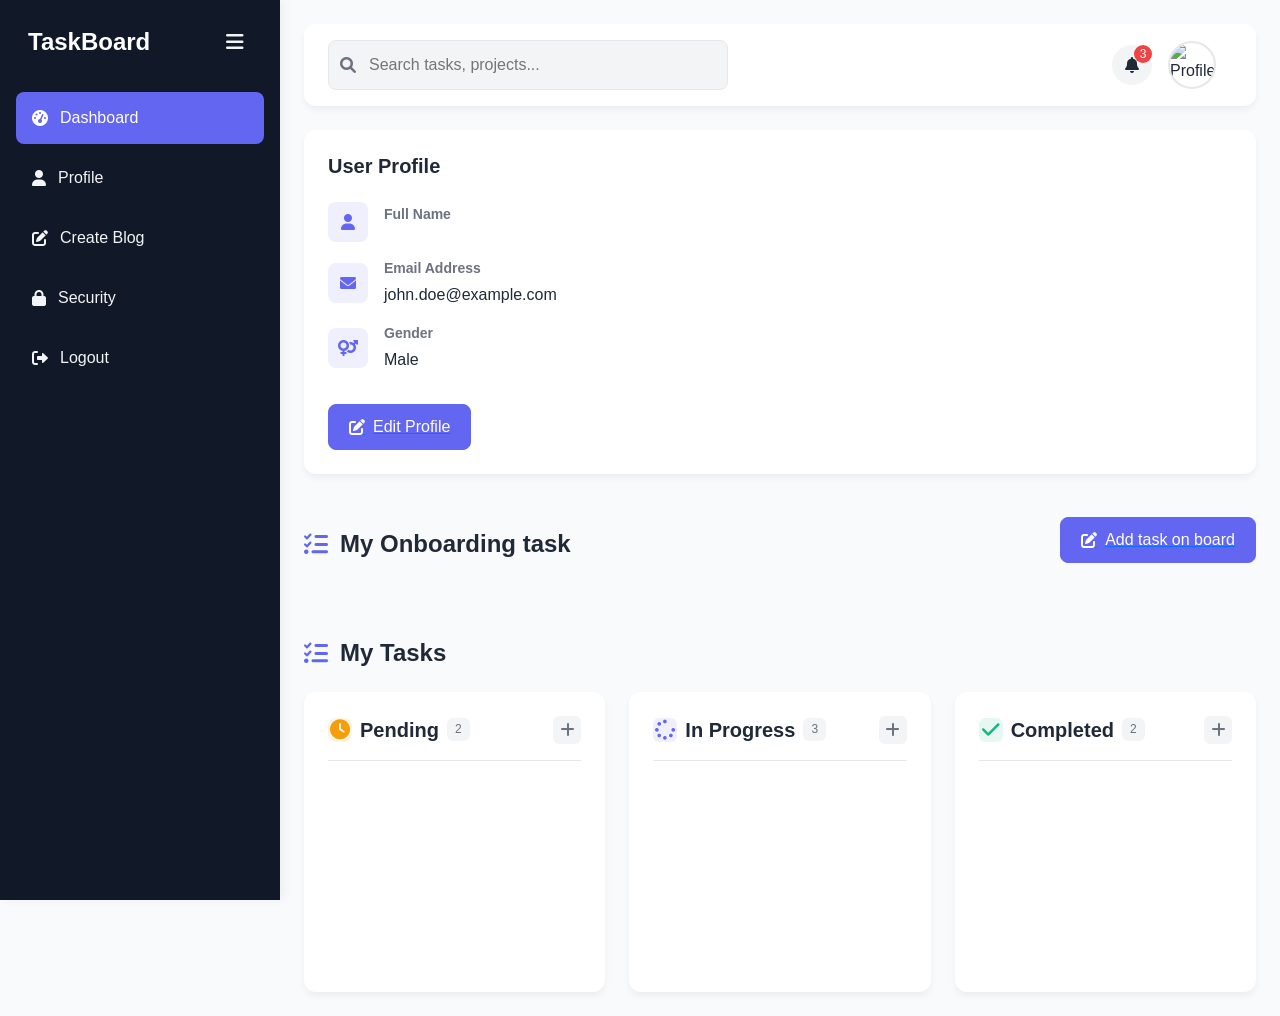
==== pages/dashboard.html @ 16cda1b1 "first commit" ====
<!DOCTYPE html>
<html lang="en">

<head>
  <meta charset="UTF-8">
  <meta name="viewport" content="width=device-width, initial-scale=1.0">
  <title>Modern Dashboard</title>
  <link rel="stylesheet" href="https://cdnjs.cloudflare.com/ajax/libs/bootstrap/5.3.0/css/bootstrap.min.css">
  <link rel="stylesheet" href="https://cdnjs.cloudflare.com/ajax/libs/font-awesome/6.0.0/css/all.min.css">
  <style>
    :root {
      --primary-color: #6366F1;
      --secondary-color: #4F46E5;
      --text-color: #1F2937;
      --light-text: #6B7280;
      --bg-color: #F9FAFB;
      --section-bg: #FFFFFF;
      --card-bg: #FFFFFF;
      --border-color: #E5E7EB;
      --header-bg: #FFFFFF;
      --sidebar-bg: #111827;
      --sidebar-text: #F3F4F6;
      --hover-color: #4F46E5;
      --input-bg: #F3F4F6;
      --btn-text: #FFFFFF;
      --shadow-color: rgba(0, 0, 0, 0.05);
      --danger-color: #EF4444;
      --success-color: #10B981;
      --warning-color: #F59E0B;
    }

    body {
      font-family: 'Inter', -apple-system, BlinkMacSystemFont, sans-serif;
      background-color: var(--bg-color);
      margin: 0;
      padding: 0;
      overflow-x: hidden;
      color: var(--text-color);
    }

    .sidebar {
      position: fixed;
      top: 0;
      left: 0;
      height: 100vh;
      width: 280px;
      background-color: var(--sidebar-bg);
      color: var(--sidebar-text);
      padding: 1.5rem 1rem;
      transition: all 0.3s ease;
      overflow: hidden;
      z-index: 100;
      box-shadow: 4px 0 10px var(--shadow-color);
    }

    .sidebar-logo {
      display: flex;
      align-items: center;
      justify-content: space-between;
      padding: 0 0.75rem;
      margin-bottom: 2rem;
    }

    .logo-text {
      font-size: 1.5rem;
      font-weight: 700;
      color: white;
      margin: 0;
    }

    .sidebar-nav {
      margin-top: 2rem;
    }

    .nav-item {
      margin-bottom: 0.5rem;
    }

    .sidebar a,
    .sidebar p {
      color: var(--sidebar-text);
      text-decoration: none;
      display: flex;
      align-items: center;
      gap: 12px;
      padding: 0.875rem 1rem;
      border-radius: 8px;
      transition: all 0.2s;
      font-weight: 500;
      cursor: pointer;
      margin: 0;
    }

    .sidebar a:hover,
    .sidebar p:hover {
      background-color: rgba(255, 255, 255, 0.08);
      color: white;
    }

    .nav-active {
      background-color: var(--primary-color) !important;
      color: white !important;
    }

    .sidebar.collapsed {
      width: 80px;
    }
    
    .sidebar.collapsed .logo-text,
    .sidebar.collapsed .nav-text {
      display: none;
    }

    .sidebar.collapsed a,
    .sidebar.collapsed p {
      justify-content: center;
    }

    .content {
      margin-left: 280px;
      padding: 1.5rem;
      width: calc(100% - 280px);
      transition: all 0.3s ease;
    }

    .content.collapsed {
      margin-left: 80px;
      width: calc(100% - 80px);
    }

    .topbar {
      background-color: var(--section-bg);
      padding: 1rem 1.5rem;
      border-radius: 12px;
      display: flex;
      justify-content: space-between;
      align-items: center;
      box-shadow: 0 4px 6px var(--shadow-color);
      margin-bottom: 1.5rem;
    }

    .search-bar {
      position: relative;
      max-width: 400px;
      width: 100%;
    }

    .search-input {
      width: 100%;
      padding: 0.75rem 1rem 0.75rem 2.5rem;
      border: 1px solid var(--border-color);
      border-radius: 8px;
      background-color: var(--input-bg);
      transition: all 0.2s;
    }

    .search-icon {
      position: absolute;
      left: 0.75rem;
      top: 50%;
      transform: translateY(-50%);
      color: var(--light-text);
    }

    .profile {
      display: flex;
      align-items: center;
      gap: 16px;
    }

    .notifications {
      position: relative;
      display: flex;
      align-items: center;
      justify-content: center;
      width: 40px;
      height: 40px;
      border-radius: 50%;
      background-color: var(--input-bg);
      cursor: pointer;
      transition: all 0.2s;
    }

    .notifications:hover {
      background-color: var(--border-color);
    }

    .notification-badge {
      position: absolute;
      top: 0;
      right: 0;
      width: 18px;
      height: 18px;
      border-radius: 50%;
      background-color: var(--danger-color);
      color: white;
      font-size: 0.75rem;
      display: flex;
      align-items: center;
      justify-content: center;
    }

    .profile-img {
      width: 48px;
      height: 48px;
      border-radius: 50%;
      object-fit: cover;
      border: 2px solid var(--border-color);
    }

    .profile-info {
      display: none;
    }

    @media (min-width: 768px) {
      .profile-info {
        display: block;
      }
    }

    .profile-name {
      font-weight: 600;
      margin: 0;
    }

    .profile-role {
      font-size: 0.875rem;
      color: var(--light-text);
      margin: 0;
    }

    .user-info {
      background: var(--section-bg);
      padding: 1.5rem;
      border-radius: 12px;
      box-shadow: 0 4px 6px var(--shadow-color);
      margin-bottom: 1.5rem;
    }

    .user-info h3 {
      margin-top: 0;
      font-weight: 600;
      font-size: 1.25rem;
      margin-bottom: 1.5rem;
      color: var(--text-color);
    }

    .user-detail {
      display: flex;
      gap: 1rem;
      margin-bottom: 1rem;
      align-items: center;
    }

    .detail-icon {
      display: flex;
      align-items: center;
      justify-content: center;
      width: 40px;
      height: 40px;
      border-radius: 8px;
      background-color: rgba(99, 102, 241, 0.1);
      color: var(--primary-color);
    }

    .detail-content strong {
      display: block;
      font-size: 0.875rem;
      color: var(--light-text);
      margin-bottom: 0.25rem;
    }

    .detail-content span {
      font-weight: 500;
    }

    .btn-primary {
      background-color: var(--primary-color);
      border-color: var(--primary-color);
      border-radius: 8px;
      padding: 0.625rem 1.25rem;
      font-weight: 500;
      transition: all 0.2s;
    }

    .btn-primary:hover {
      background-color: var(--secondary-color);
      border-color: var(--secondary-color);
    }

    .btn-icon {
      display: flex;
      align-items: center;
      gap: 0.5rem;
    }

    .section-title {
      margin: 2rem 0 1.5rem;
      font-weight: 700;
      font-size: 1.5rem;
      color: var(--text-color);
      display: flex;
      align-items: center;
      gap: 0.75rem;
    }

    .task-container {
      display: grid;
      grid-template-columns: repeat(1, 1fr);
      gap: 1.5rem;
    }

    @media (min-width: 768px) {
      .task-container {
        grid-template-columns: repeat(3, 1fr);
      }
    }

    .task-column {
      background: var(--section-bg);
      padding: 1.5rem;
      border-radius: 12px;
      box-shadow: 0 4px 6px var(--shadow-color);
      min-height: 300px;
    }

    .column-header {
      display: flex;
      align-items: center;
      justify-content: space-between;
      margin-bottom: 1rem;
      padding-bottom: 1rem;
      border-bottom: 1px solid var(--border-color);
    }

    .column-title {
      display: flex;
      align-items: center;
      gap: 0.5rem;
      font-weight: 600;
      margin: 0;
    }

    .badge-count {
      background-color: var(--input-bg);
      color: var(--light-text);
      padding: 0.25rem 0.5rem;
      border-radius: 6px;
      font-size: 0.75rem;
      font-weight: 500;
    }

    .column-icon {
      width: 24px;
      height: 24px;
      display: inline-flex;
      align-items: center;
      justify-content: center;
      border-radius: 6px;
    }

    .pending-icon {
      background-color: rgba(245, 158, 11, 0.1);
      color: var(--warning-color);
    }

    .progress-icon {
      background-color: rgba(99, 102, 241, 0.1);
      color: var(--primary-color);
    }

    .done-icon {
      background-color: rgba(16, 185, 129, 0.1);
      color: var(--success-color);
    }

    .add-task {
      display: flex;
      align-items: center;
      justify-content: center;
      width: 28px;
      height: 28px;
      border-radius: 6px;
      background-color: var(--input-bg);
      color: var(--light-text);
      cursor: pointer;
      transition: all 0.2s;
    }

    .add-task:hover {
      background-color: var(--primary-color);
      color: white;
    }

    .task-card {
      background: var(--section-bg);
      border: 1px solid var(--border-color);
      padding: 1rem;
      margin-bottom: 1rem;
      border-radius: 8px;
      box-shadow: 0 2px 4px var(--shadow-color);
      transition: all 0.3s;
    }

    .task-card:hover {
      box-shadow: 0 6px 12px var(--shadow-color);
      transform: translateY(-2px);
    }

    .task-header {
      display: flex;
      justify-content: space-between;
      margin-bottom: 0.5rem;
    }

    .task-title {
      font-weight: 600;
      margin: 0;
      font-size: 1rem;
    }

    .task-priority {
      font-size: 0.75rem;
      padding: 0.125rem 0.5rem;
      border-radius: 4px;
      font-weight: 500;
    }

    .priority-high {
      background-color: rgba(239, 68, 68, 0.1);
      color: var(--danger-color);
    }

    .priority-medium {
      background-color: rgba(245, 158, 11, 0.1);
      color: var(--warning-color);
    }

    .priority-low {
      background-color: rgba(16, 185, 129, 0.1);
      color: var(--success-color);
    }

    .task-desc {
      font-size: 0.875rem;
      color: var(--light-text);
      margin: 0.5rem 0;
      line-height: 1.5;
    }

    .task-meta {
      display: flex;
      justify-content: space-between;
      align-items: center;
      margin-top: 1rem;
      font-size: 0.75rem;
      color: var(--light-text);
    }

    .task-due {
      display: flex;
      align-items: center;
      gap: 0.25rem;
    }

    .task-actions {
      display: flex;
      gap: 0.5rem;
    }

    .btn-task {
      padding: 0.25rem;
      border: none;
      background: transparent;
      color: var(--light-text);
      cursor: pointer;
      border-radius: 4px;
      transition: all 0.2s;
    }

    .btn-task:hover {
      background-color: var(--input-bg);
      color: var(--text-color);
    }

    .toggle-btn {
      background: transparent;
      color: var(--sidebar-text);
      border: none;
      padding: 0.5rem;
      border-radius: 8px;
      cursor: pointer;
      font-size: 1.25rem;
      display: flex;
      align-items: center;
      justify-content: center;
      transition: all 0.2s;
    }

    .toggle-btn:hover {
      background-color: rgba(255, 255, 255, 0.1);
    }

    @media (max-width: 991px) {
      .sidebar {
        width: 80px;
      }
      
      .sidebar .logo-text,
      .sidebar .nav-text {
        display: none;
      }
      
      .sidebar a,
      .sidebar p {
        justify-content: center;
      }
      
      .content {
        margin-left: 80px;
        width: calc(100% - 80px);
      }
      
      .sidebar.expanded {
        width: 280px;
        z-index: 1000;
      }
      
      .sidebar.expanded .logo-text,
      .sidebar.expanded .nav-text {
        display: block;
      }
      
      .sidebar.expanded a,
      .sidebar.expanded p {
        justify-content: flex-start;
      }
    }

    @media (max-width: 767px) {
      .topbar {
        flex-direction: column;
        align-items: flex-start;
        gap: 1rem;
      }
      
      .search-bar {
        max-width: 100%;
      }
      
      .profile {
        width: 100%;
        justify-content: space-between;
      }
    }

    .board-section {
  position: relative;
  width: 200px;
  height: 120px;
  background: var(--section-bg);
  border: 2px dashed var(--primary-color);
  border-radius: 8px;
  display: flex;
  justify-content: center;
  align-items: center;
  cursor: pointer;
  transition: background 0.2s, transform 0.2s;
}
.board-section:hover {
  background: var(--primary-color);
  color: #fff;
  transform: translateY(-4px);
}
.board-section .plus-icon {
  font-size: 2rem;
}

  </style>
</head>

<body>
  <div class="container-fluid p-0">
    <nav class="sidebar" id="sidebar">
      <div class="sidebar-logo">
        <h2 class="logo-text">TaskBoard</h2>
        <button class="toggle-btn" id="toggleBtn">
          <i class="fas fa-bars"></i>
        </button>
      </div>
      
      <div class="sidebar-nav">
        <div class="nav-item">
          <a href="./dashboard.html" class="nav-active">
            <i class="fas fa-tachometer-alt"></i>
            <span class="nav-text">Dashboard</span>
          </a>
        </div>
        <div class="nav-item">
          <a href="./profile.html">
            <i class="fas fa-user"></i>
            <span class="nav-text">Profile</span>
          </a>
        </div>
        <div class="nav-item">
          <a href="./createBlog.html">
            <i class="fas fa-edit"></i>
            <span class="nav-text">Create Blog</span>
          </a>
        </div>
        <div class="nav-item">
          <a href="./updatePassword.html">
            <i class="fas fa-lock"></i>
            <span class="nav-text">Security</span>
          </a>
        </div>
        <div class="nav-item mt-auto">
          <p id="logoutBtn">
            <i class="fas fa-sign-out-alt"></i>
            <span class="nav-text">Logout</span>
          </p>
        </div>
      </div>
    </nav>
    
    <div class="content" id="content">
      <div class="topbar">
        <div class="search-bar">
          <i class="fas fa-search search-icon"></i>
          <input type="text" class="search-input" placeholder="Search tasks, projects...">
        </div>
        
        <div class="profile">
          <div class="notifications">
            <i class="fas fa-bell"></i>
            <span class="notification-badge">3</span>
          </div>
          <img src="/api/placeholder/100/100" alt="Profile" class="profile-img" id="userImage">
          <div class="profile-info">
            <p class="profile-name" id="userId"></p>
          </div>
        </div>
      </div>
      
      <div class="user-info">
        <h3>User Profile</h3>
        <div class="user-detail">
          <div class="detail-icon">
            <i class="fas fa-user"></i>
          </div>
          <div class="detail-content">
            <strong>Full Name</strong>
            <p><span id="userId2"></span></p>
          </div>
        </div>
        
        <div class="user-detail">
          <div class="detail-icon">
            <i class="fas fa-envelope"></i>
          </div>
          <div class="detail-content">
            <strong>Email Address</strong>
            <span id="userEmail">john.doe@example.com</span>
          </div>
        </div>
        
        <div class="user-detail">
          <div class="detail-icon">
            <i class="fas fa-venus-mars"></i>
          </div>
          <div class="detail-content">
            <strong>Gender</strong>
            <span id="userGender">Male</span>
          </div>
        </div>
        
        <a href="./profile.html" class="mt-3 d-inline-block">
          <button class="btn btn-primary btn-icon">
            <i class="fas fa-edit"></i> Edit Profile
          </button>
        </a>
      </div>
      

      <div class="myboardsection d-flex justify-content-between align-items-center">
        <h2 class="section-title">
          <i class="fas fa-tasks" style="color: var(--primary-color);"></i>My Onboarding task
        </h2>
       <a href="./createBlog.html"> <button id="addBoardBtn" class="btn btn-primary btn-icon">
        <i class="fas fa-edit"></i> Add task on board
      </button></a>
      </div>


      <div id="boardsContainer" class="mt-4 d-flex flex-wrap gap-3">
        <!-- existing boards… -->
      </div>



      <h2 class="section-title">
        <i class="fas fa-tasks" style="color: var(--primary-color);"></i> My Tasks
      </h2>
      
   




      <div class="task-container">
        <div class="task-column" id="pendingTasksColumn">
          <div class="column-header">
            <h5 class="column-title">
              <span class="column-icon pending-icon">
                <i class="fas fa-clock"></i>
              </span>
              Pending
              <span class="badge-count">2</span>
            </h5>
            <div class="add-task">
              <i class="fas fa-plus"></i>
            </div>
          </div>
          <div id="pendingTasks"></div>
        </div>
      
        <div class="task-column" id="inProgressTasksColumn">
          <div class="column-header">
            <h5 class="column-title">
              <span class="column-icon progress-icon">
                <i class="fas fa-spinner"></i>
              </span>
              In Progress
              <span class="badge-count">3</span>
            </h5>
            <div class="add-task">
              <i class="fas fa-plus"></i>
            </div>
          </div>
          <div id="inProgressTasks"></div>
        </div>
      
        <div class="task-column" id="doneTasksColumn">
          <div class="column-header">
            <h5 class="column-title">
              <span class="column-icon done-icon">
                <i class="fas fa-check"></i>
              </span>
              Completed
              <span class="badge-count">2</span>
            </h5>
            <div class="add-task">
              <i class="fas fa-plus"></i>
            </div>
          </div>
          <div id="doneTasks"></div>
        </div>
      </div>
      
    </div>
  </div>

  <script src="https://cdnjs.cloudflare.com/ajax/libs/bootstrap/5.3.0/js/bootstrap.bundle.min.js"></script>
  <script src="https://cdnjs.cloudflare.com/ajax/libs/bootstrap/5.3.0/js/bootstrap.bundle.min.js"></script>
  <script src="https://cdn.jsdelivr.net/npm/chart.js"></script>

  <script type="module" src="../javascript/dashboard.js"></script>
  <script type="module" src="../javascript/auth.js"></script>
  <script type="module" src="../javascript/login.js"></script>
  <script>
    document.getElementById('toggleBtn').addEventListener('click', function() {
      const sidebar = document.getElementById('sidebar');
      const content = document.getElementById('content');
      
      if (sidebar && content) {
        sidebar.classList.toggle('collapsed');
        content.classList.toggle('collapsed');
      }
    });
    
   

  </script>
</body>
</html>
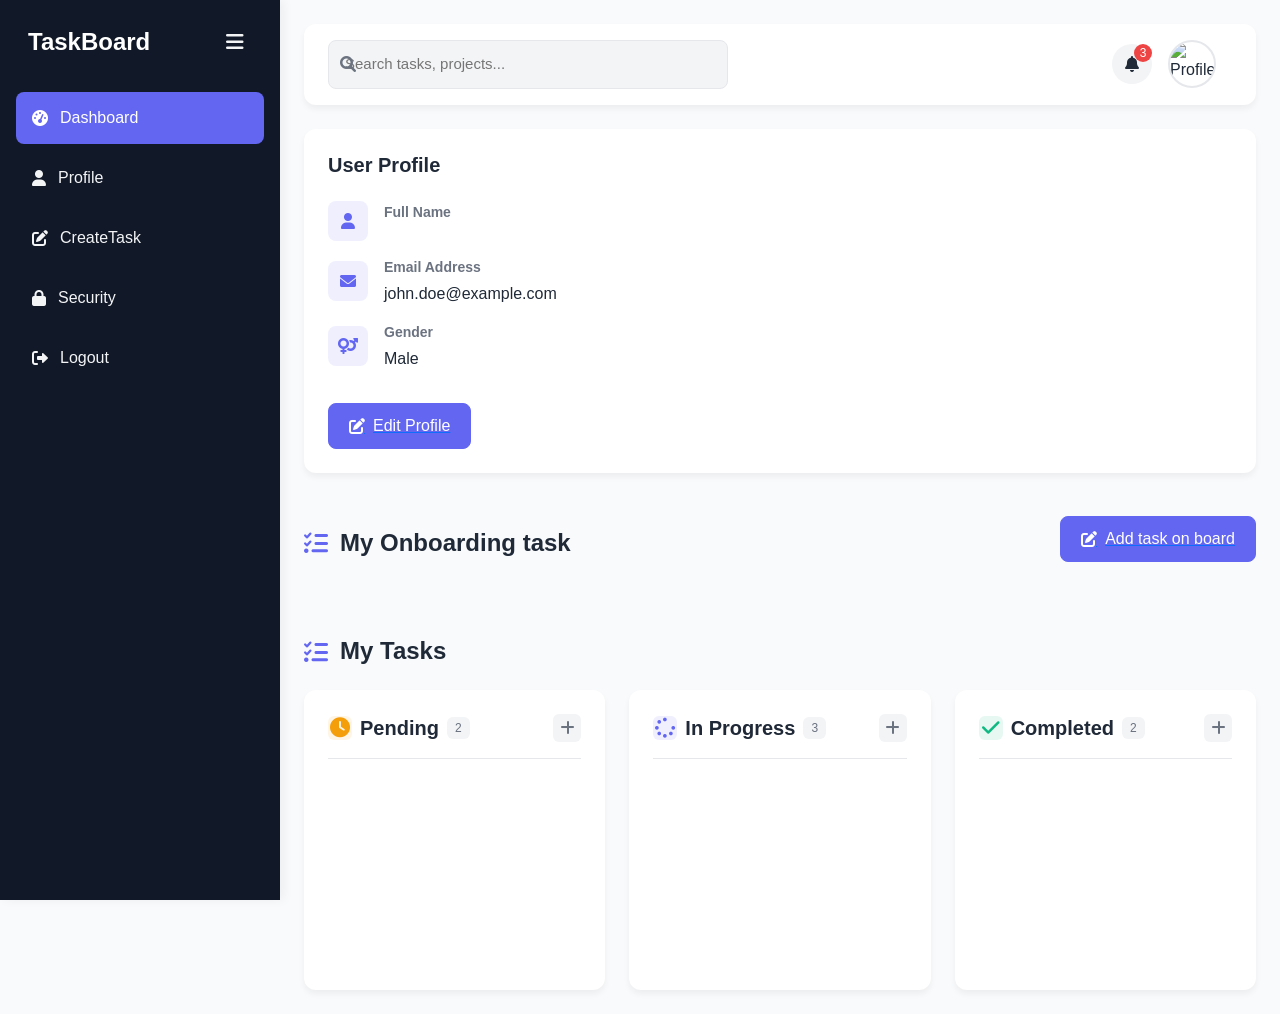
==== commit ebb739cc: "Ignore config.js" ====
--- a/pages/dashboard.html
+++ b/pages/dashboard.html
@@ -105,7 +105,7 @@
     .sidebar.collapsed {
       width: 80px;
     }
-    
+
     .sidebar.collapsed .logo-text,
     .sidebar.collapsed .nav-text {
       display: none;
@@ -505,32 +505,32 @@
       .sidebar {
         width: 80px;
       }
-      
+
       .sidebar .logo-text,
       .sidebar .nav-text {
         display: none;
       }
-      
+
       .sidebar a,
       .sidebar p {
         justify-content: center;
       }
-      
+
       .content {
         margin-left: 80px;
         width: calc(100% - 80px);
       }
-      
+
       .sidebar.expanded {
         width: 280px;
         z-index: 1000;
       }
-      
+
       .sidebar.expanded .logo-text,
       .sidebar.expanded .nav-text {
         display: block;
       }
-      
+
       .sidebar.expanded a,
       .sidebar.expanded p {
         justify-content: flex-start;
@@ -543,11 +543,11 @@
         align-items: flex-start;
         gap: 1rem;
       }
-      
+
       .search-bar {
         max-width: 100%;
       }
-      
+
       .profile {
         width: 100%;
         justify-content: space-between;
@@ -555,27 +555,159 @@
     }
 
     .board-section {
-  position: relative;
-  width: 200px;
-  height: 120px;
-  background: var(--section-bg);
-  border: 2px dashed var(--primary-color);
-  border-radius: 8px;
-  display: flex;
-  justify-content: center;
-  align-items: center;
-  cursor: pointer;
-  transition: background 0.2s, transform 0.2s;
-}
-.board-section:hover {
-  background: var(--primary-color);
-  color: #fff;
-  transform: translateY(-4px);
-}
-.board-section .plus-icon {
-  font-size: 2rem;
-}
-
+      position: relative;
+      width: 200px;
+      height: 120px;
+      background: var(--section-bg);
+      border: 2px dashed var(--primary-color);
+      border-radius: 8px;
+      display: flex;
+      justify-content: center;
+      align-items: center;
+      cursor: pointer;
+      transition: background 0.2s, transform 0.2s;
+    }
+
+    .board-section:hover {
+      background: var(--primary-color);
+      color: #fff;
+      transform: translateY(-4px);
+    }
+
+    .board-section .plus-icon {
+      font-size: 2rem;
+    }
+
+    /* edit  */
+    /* Modal Styles */
+    /* Modal Styles */
+    .modal {
+      position: fixed;
+      top: 0;
+      left: 0;
+      width: 100%;
+      height: 100%;
+      background-color: var(--modal-overlay);
+      display: flex;
+      align-items: center;
+      justify-content: center;
+      z-index: 1000;
+    }
+
+    .modal-content {
+      background-color: var(--card-bg);
+      width: 90%;
+      max-width: 500px;
+      border-radius: 12px;
+      box-shadow: 0 10px 25px var(--shadow-color);
+      padding: 24px;
+      position: relative;
+      animation: fadeIn 0.3s ease-out;
+    }
+
+    @keyframes fadeIn {
+      from {
+        opacity: 0;
+        transform: translateY(-20px);
+      }
+
+      to {
+        opacity: 1;
+        transform: translateY(0);
+      }
+    }
+
+    .close-button {
+      position: absolute;
+      top: 16px;
+      right: 16px;
+      font-size: 22px;
+      color: var(--light-text);
+      cursor: pointer;
+      height: 30px;
+      width: 30px;
+      display: flex;
+      align-items: center;
+      justify-content: center;
+      border-radius: 50%;
+      transition: background-color 0.2s;
+    }
+
+    .close-button:hover {
+      background-color: var(--input-bg);
+      color: var(--text-color);
+    }
+
+    h3 {
+      margin-top: 0;
+      margin-bottom: 24px;
+      color: var(--text-color);
+      font-size: 20px;
+      font-weight: 600;
+    }
+
+    #editTaskForm {
+      display: flex;
+      flex-direction: column;
+      gap: 16px;
+    }
+
+    input[type="text"],
+    input[type="date"],
+    textarea {
+      padding: 12px 16px;
+      border-radius: 8px;
+      border: 1px solid var(--border-color);
+      background-color: var(--input-bg);
+      color: var(--text-color);
+      font-size: 15px;
+      width: 100%;
+      box-sizing: border-box;
+      transition: border-color 0.2s, box-shadow 0.2s;
+    }
+
+    input[type="text"]:focus,
+    input[type="date"]:focus,
+    textarea:focus {
+      outline: none;
+      border-color: var(--primary-color);
+      box-shadow: 0 0 0 3px rgba(99, 102, 241, 0.2);
+    }
+
+    textarea {
+      min-height: 100px;
+      resize: vertical;
+    }
+
+    button[type="submit"] {
+      background-color: var(--primary-color);
+      color: var(--btn-text);
+      border: none;
+      padding: 12px 20px;
+      border-radius: 8px;
+      font-weight: 500;
+      font-size: 15px;
+      cursor: pointer;
+      transition: background-color 0.2s;
+      margin-top: 8px;
+    }
+
+    button[type="submit"]:hover {
+      background-color: var(--hover-color);
+    }
+
+    .overlay {
+      display: none;
+      /* Hidden by default */
+      position: fixed;
+      top: 0;
+      left: 0;
+      width: 100%;
+      height: 100%;
+      background-color: rgba(0, 0, 0, 0.842);
+
+      
+    }
   </style>
 </head>
 
@@ -588,7 +720,7 @@
           <i class="fas fa-bars"></i>
         </button>
       </div>
-      
+
       <div class="sidebar-nav">
         <div class="nav-item">
           <a href="./dashboard.html" class="nav-active">
@@ -603,9 +735,9 @@
           </a>
         </div>
         <div class="nav-item">
-          <a href="./createBlog.html">
+          <a href="./CreateTask.html">
             <i class="fas fa-edit"></i>
-            <span class="nav-text">Create Blog</span>
+            <span class="nav-text">CreateTask</span>
           </a>
         </div>
         <div class="nav-item">
@@ -622,14 +754,14 @@
         </div>
       </div>
     </nav>
-    
+
     <div class="content" id="content">
       <div class="topbar">
         <div class="search-bar">
           <i class="fas fa-search search-icon"></i>
           <input type="text" class="search-input" placeholder="Search tasks, projects...">
         </div>
-        
+
         <div class="profile">
           <div class="notifications">
             <i class="fas fa-bell"></i>
@@ -641,7 +773,7 @@
           </div>
         </div>
       </div>
-      
+
       <div class="user-info">
         <h3>User Profile</h3>
         <div class="user-detail">
@@ -653,7 +785,7 @@
             <p><span id="userId2"></span></p>
           </div>
         </div>
-        
+
         <div class="user-detail">
           <div class="detail-icon">
             <i class="fas fa-envelope"></i>
@@ -663,7 +795,7 @@
             <span id="userEmail">john.doe@example.com</span>
           </div>
         </div>
-        
+
         <div class="user-detail">
           <div class="detail-icon">
             <i class="fas fa-venus-mars"></i>
@@ -673,22 +805,22 @@
             <span id="userGender">Male</span>
           </div>
         </div>
-        
+
         <a href="./profile.html" class="mt-3 d-inline-block">
           <button class="btn btn-primary btn-icon">
             <i class="fas fa-edit"></i> Edit Profile
           </button>
         </a>
       </div>
-      
+
 
       <div class="myboardsection d-flex justify-content-between align-items-center">
         <h2 class="section-title">
           <i class="fas fa-tasks" style="color: var(--primary-color);"></i>My Onboarding task
         </h2>
-       <a href="./createBlog.html"> <button id="addBoardBtn" class="btn btn-primary btn-icon">
-        <i class="fas fa-edit"></i> Add task on board
-      </button></a>
+        <a href="./CreateTask.html"> <button id="addBoardBtn" class="btn btn-primary btn-icon">
+            <i class="fas fa-edit"></i> Add task on board
+          </button></a>
       </div>
 
 
@@ -701,8 +833,8 @@
       <h2 class="section-title">
         <i class="fas fa-tasks" style="color: var(--primary-color);"></i> My Tasks
       </h2>
-      
-   
+
+
 
 
 
@@ -723,7 +855,7 @@
           </div>
           <div id="pendingTasks"></div>
         </div>
-      
+
         <div class="task-column" id="inProgressTasksColumn">
           <div class="column-header">
             <h5 class="column-title">
@@ -739,7 +871,7 @@
           </div>
           <div id="inProgressTasks"></div>
         </div>
-      
+
         <div class="task-column" id="doneTasksColumn">
           <div class="column-header">
             <h5 class="column-title">
@@ -755,31 +887,56 @@
           </div>
           <div id="doneTasks"></div>
         </div>
+
+
+        <!-- Edit Modal -->
+        <div id="editModal" class="modal" style="display: none;">
+          <div class="modal-content">
+            <span class="close-button"
+              onclick="document.getElementById('editModal').style.display='none'">&times;</span>
+            <h3>Edit Task</h3>
+            <form id="editTaskForm">
+              <input type="text" id="editTitle" placeholder="Title" />
+              <input type="text" id="editCategory" placeholder="Category" />
+              <textarea id="editDescription" placeholder="Description"></textarea>
+              <input type="date" id="editDueDate" />
+              <button type="submit">Save Changes</button>
+            </form>
+          </div>
+        </div>
+
+        <!-- Overlay -->
+        <div id="modalOverlay" class="overlay"></div>
+
+
+
       </div>
-      
+
     </div>
   </div>
 
   <script src="https://cdnjs.cloudflare.com/ajax/libs/bootstrap/5.3.0/js/bootstrap.bundle.min.js"></script>
   <script src="https://cdnjs.cloudflare.com/ajax/libs/bootstrap/5.3.0/js/bootstrap.bundle.min.js"></script>
+  <script src="https://cdn.jsdelivr.net/npm/sweetalert2@11"></script>
   <script src="https://cdn.jsdelivr.net/npm/chart.js"></script>
 
   <script type="module" src="../javascript/dashboard.js"></script>
   <script type="module" src="../javascript/auth.js"></script>
   <script type="module" src="../javascript/login.js"></script>
   <script>
-    document.getElementById('toggleBtn').addEventListener('click', function() {
+    document.getElementById('toggleBtn').addEventListener('click', function () {
       const sidebar = document.getElementById('sidebar');
       const content = document.getElementById('content');
-      
+
       if (sidebar && content) {
         sidebar.classList.toggle('collapsed');
         content.classList.toggle('collapsed');
       }
     });
-    
-   
+
+
 
   </script>
 </body>
+
 </html>
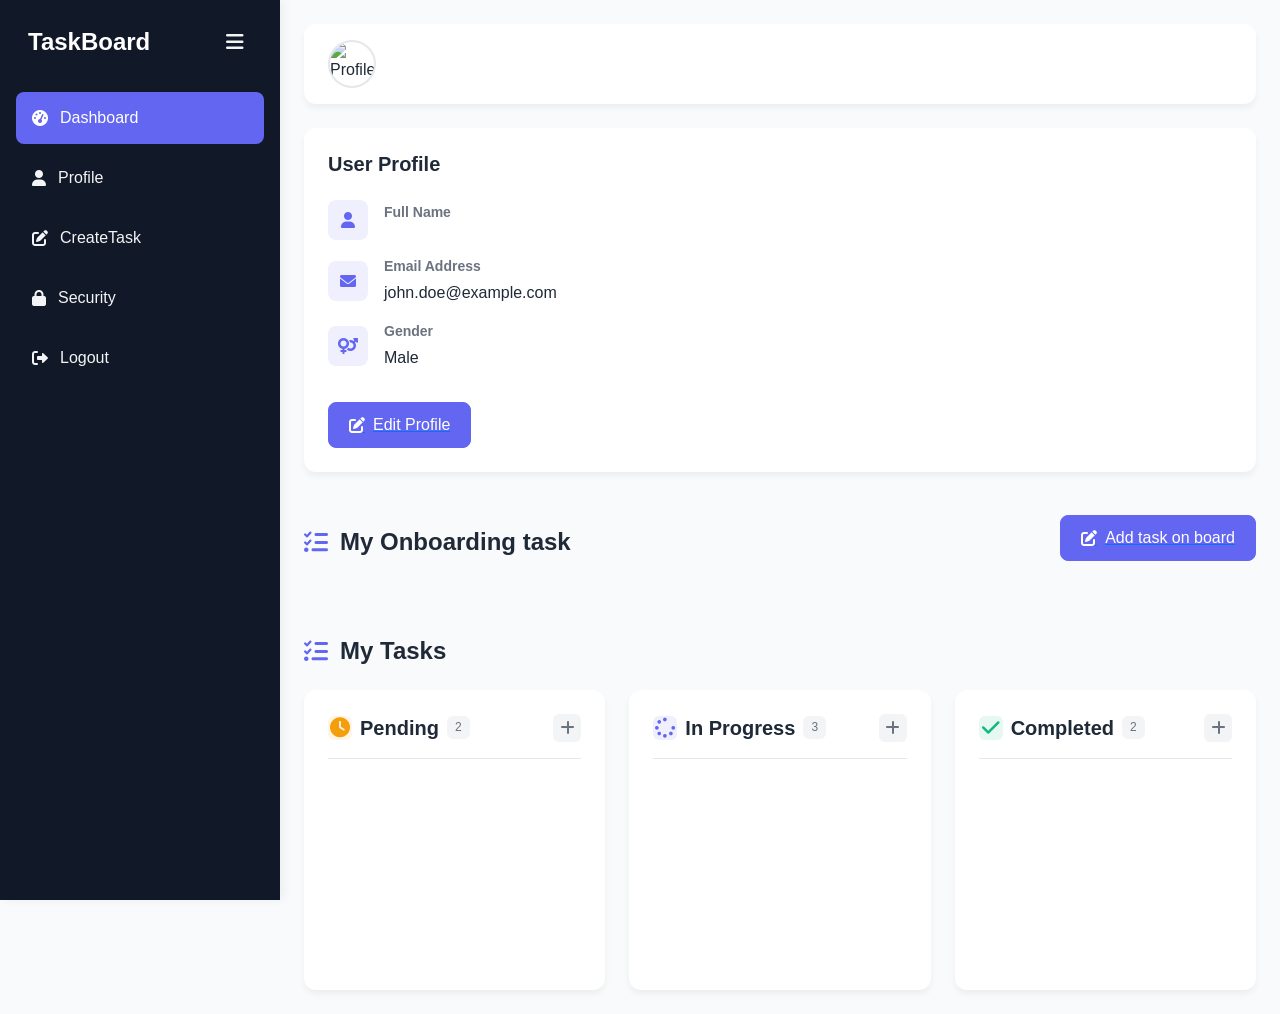
==== commit e902a24a: "modal updation" ====
--- a/pages/dashboard.html
+++ b/pages/dashboard.html
@@ -708,6 +708,8 @@
 
       
     }
+
+    
   </style>
 </head>
 
@@ -757,16 +759,10 @@
 
     <div class="content" id="content">
       <div class="topbar">
-        <div class="search-bar">
-          <i class="fas fa-search search-icon"></i>
-          <input type="text" class="search-input" placeholder="Search tasks, projects...">
-        </div>
+       
 
         <div class="profile">
-          <div class="notifications">
-            <i class="fas fa-bell"></i>
-            <span class="notification-badge">3</span>
-          </div>
+        
           <img src="/api/placeholder/100/100" alt="Profile" class="profile-img" id="userImage">
           <div class="profile-info">
             <p class="profile-name" id="userId"></p>
@@ -814,7 +810,7 @@
       </div>
 
 
-      <div class="myboardsection d-flex justify-content-between align-items-center">
+      <div class="myboardsection d-flex flex-column flex-lg-row justify-content-between align-items-center">
         <h2 class="section-title">
           <i class="fas fa-tasks" style="color: var(--primary-color);"></i>My Onboarding task
         </h2>
